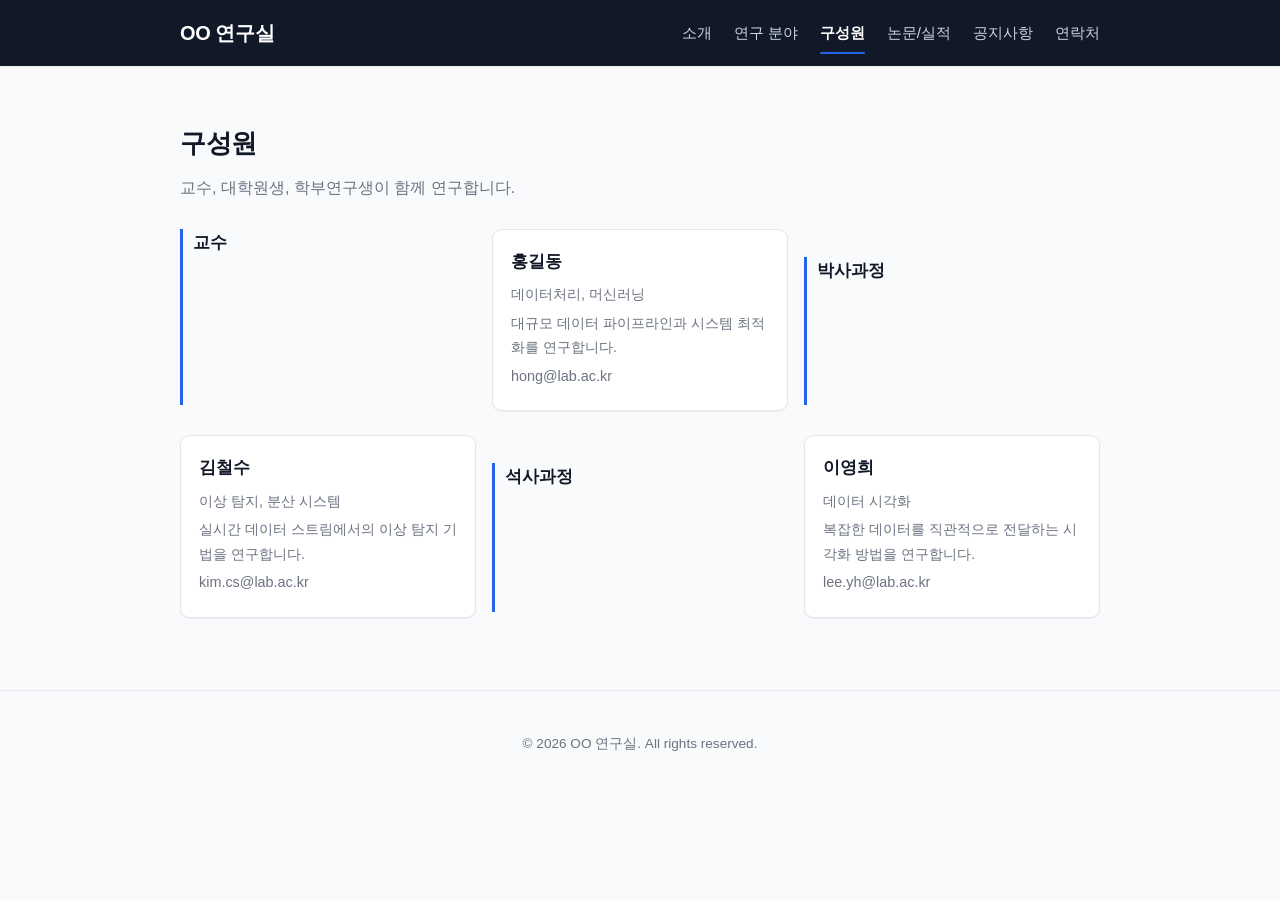
==== members.html @ 6ab43694 "연구실 홈페이지 초기 버전 정적 멀티 페이지 사이트로, 구성원/논문/공지사항은 JSON 데이터 파일에서 읽어와 렌더링한다." ====
<!DOCTYPE html>
<html lang="ko">
<head>
<meta charset="UTF-8">
<meta name="viewport" content="width=device-width, initial-scale=1.0">
<title>연구실 홈페이지 - 구성원</title>
<link rel="stylesheet" href="css/style.css">
</head>
<body>

<header class="site-header">
  <div class="container header-inner">
    <span class="site-title">OO 연구실</span>
    <nav class="nav-menu">
      <a href="index.html">소개</a>
      <a href="research.html">연구 분야</a>
      <a href="members.html" class="active" aria-current="page">구성원</a>
      <a href="publications.html">논문/실적</a>
      <a href="news.html">공지사항</a>
      <a href="contact.html">연락처</a>
    </nav>
  </div>
</header>

<main>
  <section class="section">
    <div class="container">
      <h2>구성원</h2>
      <p class="section-lead">교수, 대학원생, 학부연구생이 함께 연구합니다.</p>
      <div id="members-errors"></div>
      <div id="members-list" class="card-grid">
        <p class="loading">불러오는 중...</p>
      </div>
    </div>
  </section>
</main>

<footer class="site-footer">
  <div class="container">
    <p>&copy; 2026 OO 연구실. All rights reserved.</p>
  </div>
</footer>

<script src="js/common.js"></script>
<script src="js/members.js"></script>
</body>
</html>
---- css/style.css ----
:root {
  --color-primary: #2563eb;
  --color-primary-dark: #1d4ed8;
  --color-ink: #111827;
  --color-text: #1f2937;
  --color-muted: #6b7280;
  --color-border: #e5e7eb;
  --color-surface: #ffffff;
  --color-bg: #f8fafc;
  --shadow-sm: 0 1px 2px rgba(16, 24, 40, 0.06);
  --shadow-md: 0 4px 12px rgba(16, 24, 40, 0.08);
  --radius: 10px;
}

* {
  box-sizing: border-box;
}

body {
  margin: 0;
  font-family: -apple-system, "Malgun Gothic", "Apple SD Gothic Neo", sans-serif;
  line-height: 1.7;
  color: var(--color-text);
  background: var(--color-bg);
}

.container {
  max-width: 960px;
  margin: 0 auto;
  padding: 0 20px;
}

.site-header {
  position: sticky;
  top: 0;
  background: var(--color-ink);
  color: #fff;
  z-index: 10;
  box-shadow: var(--shadow-sm);
}

.header-inner {
  display: flex;
  align-items: center;
  justify-content: space-between;
  flex-wrap: wrap;
  padding: 16px 20px;
}

.site-title {
  font-size: 1.25rem;
  font-weight: 800;
  letter-spacing: -0.02em;
}

.nav-menu {
  display: flex;
  flex-wrap: wrap;
  gap: 22px;
}

.nav-menu a {
  position: relative;
  color: #cbd5e1;
  text-decoration: none;
  font-size: 0.95rem;
  padding: 4px 0;
  transition: color 0.15s ease;
}

.nav-menu a:hover {
  color: #fff;
}

.nav-menu a.active {
  color: #fff;
  font-weight: 700;
}

.nav-menu a.active::after {
  content: "";
  position: absolute;
  left: 0;
  right: 0;
  bottom: -4px;
  height: 2px;
  background: var(--color-primary);
  border-radius: 2px;
}

.hero {
  background: linear-gradient(135deg, #1f2937 0%, #111827 100%);
  color: #fff;
  padding: 64px 0 56px;
}

.hero .container > p.eyebrow {
  color: #93c5fd;
  font-weight: 700;
  letter-spacing: 0.08em;
  text-transform: uppercase;
  font-size: 0.8rem;
  margin: 0 0 12px;
}

.hero h1 {
  margin: 0 0 16px;
  font-size: 2.2rem;
  letter-spacing: -0.02em;
}

.hero p.lead {
  margin: 0;
  max-width: 640px;
  color: #d1d5db;
  font-size: 1.05rem;
}

.section {
  padding: 56px 0;
}

.section h2 {
  margin-top: 0;
  margin-bottom: 8px;
  font-size: 1.6rem;
  letter-spacing: -0.01em;
  color: var(--color-ink);
}

.section .section-lead {
  margin: 0 0 28px;
  color: var(--color-muted);
}

.goal-list {
  list-style: none;
  margin: 24px 0 0;
  padding: 0;
  display: grid;
  grid-template-columns: repeat(auto-fit, minmax(220px, 1fr));
  gap: 16px;
}

.goal-list li {
  background: var(--color-surface);
  border: 1px solid var(--color-border);
  border-radius: var(--radius);
  padding: 18px;
  box-shadow: var(--shadow-sm);
}

.research-grid {
  display: grid;
  grid-template-columns: repeat(auto-fit, minmax(240px, 1fr));
  gap: 18px;
  list-style: none;
  margin: 0;
  padding: 0;
}

.research-grid li {
  background: var(--color-surface);
  border: 1px solid var(--color-border);
  border-radius: var(--radius);
  padding: 20px;
  box-shadow: var(--shadow-sm);
}

.research-grid h3 {
  margin: 0 0 8px;
  font-size: 1.05rem;
  color: var(--color-primary-dark);
}

.research-grid p {
  margin: 0;
  color: var(--color-muted);
  font-size: 0.92rem;
}

.role-heading {
  margin: 28px 0 14px;
  font-size: 1.05rem;
  color: var(--color-ink);
  border-left: 3px solid var(--color-primary);
  padding-left: 10px;
}

.role-heading:first-of-type {
  margin-top: 0;
}

.card-grid {
  display: grid;
  grid-template-columns: repeat(auto-fill, minmax(230px, 1fr));
  gap: 16px;
  margin-bottom: 8px;
}

.card {
  background: var(--color-surface);
  border: 1px solid var(--color-border);
  border-radius: var(--radius);
  padding: 18px;
  box-shadow: var(--shadow-sm);
  transition: transform 0.15s ease, box-shadow 0.15s ease;
}

.card:hover {
  transform: translateY(-2px);
  box-shadow: var(--shadow-md);
}

.card h4 {
  margin: 0 0 6px;
  font-size: 1.05rem;
  color: var(--color-ink);
}

.card-role {
  color: var(--color-primary-dark);
  font-weight: 600;
  margin: 0 0 6px;
  font-size: 0.85rem;
}

.card-interests,
.card-bio,
.card-email {
  margin: 0 0 4px;
  font-size: 0.9rem;
  color: var(--color-muted);
}

.filter-bar {
  display: flex;
  flex-wrap: wrap;
  gap: 20px;
  margin-bottom: 24px;
  background: var(--color-surface);
  border: 1px solid var(--color-border);
  border-radius: var(--radius);
  padding: 14px 18px;
}

.filter-bar label {
  display: flex;
  align-items: center;
  gap: 8px;
  font-size: 0.9rem;
  color: var(--color-muted);
}

.filter-bar select {
  padding: 6px 10px;
  border-radius: 6px;
  border: 1px solid var(--color-border);
  background: #fff;
  font-size: 0.9rem;
}

.item-list {
  list-style: none;
  margin: 0;
  padding: 0;
}

.list-item {
  background: var(--color-surface);
  border: 1px solid var(--color-border);
  border-radius: var(--radius);
  padding: 18px 20px;
  margin-bottom: 12px;
  box-shadow: var(--shadow-sm);
}

.item-title {
  margin: 0 0 6px;
  font-weight: 700;
  font-size: 1.02rem;
  color: var(--color-ink);
}

.item-title a {
  color: inherit;
  text-decoration: none;
}

.item-title a:hover {
  color: var(--color-primary-dark);
  text-decoration: underline;
}

.item-meta {
  margin: 0 0 6px;
  font-size: 0.85rem;
  color: var(--color-muted);
}

.item-summary {
  margin: 0;
  font-size: 0.92rem;
  color: var(--color-text);
}

.pagination {
  display: flex;
  gap: 8px;
  justify-content: center;
  margin-top: 24px;
}

.pagination button {
  min-width: 36px;
  height: 36px;
  border: 1px solid var(--color-border);
  background: var(--color-surface);
  border-radius: 8px;
  font-size: 0.9rem;
  color: var(--color-text);
  cursor: pointer;
  transition: background 0.15s ease, color 0.15s ease;
}

.pagination button:hover {
  background: #eff6ff;
}

.pagination button.active {
  background: var(--color-primary);
  border-color: var(--color-primary);
  color: #fff;
  font-weight: 700;
}

.loading {
  color: #9ca3af;
}

.error-banner {
  background: #fef2f2;
  border: 1px solid #fecaca;
  color: #991b1b;
  border-radius: var(--radius);
  padding: 14px 18px;
  margin-bottom: 20px;
  font-size: 0.85rem;
}

.error-banner p {
  margin: 0 0 6px;
  font-weight: 600;
}

.error-banner ul {
  margin: 0;
  padding-left: 20px;
}

.site-footer {
  padding: 28px 0;
  text-align: center;
  color: var(--color-muted);
  font-size: 0.85rem;
  border-top: 1px solid var(--color-border);
}

@media (max-width: 600px) {
  .header-inner {
    flex-direction: column;
    align-items: flex-start;
    gap: 12px;
  }

  .nav-menu {
    gap: 14px;
  }

  .hero {
    padding: 44px 0 40px;
  }

  .hero h1 {
    font-size: 1.6rem;
  }

  .section {
    padding: 36px 0;
  }
}
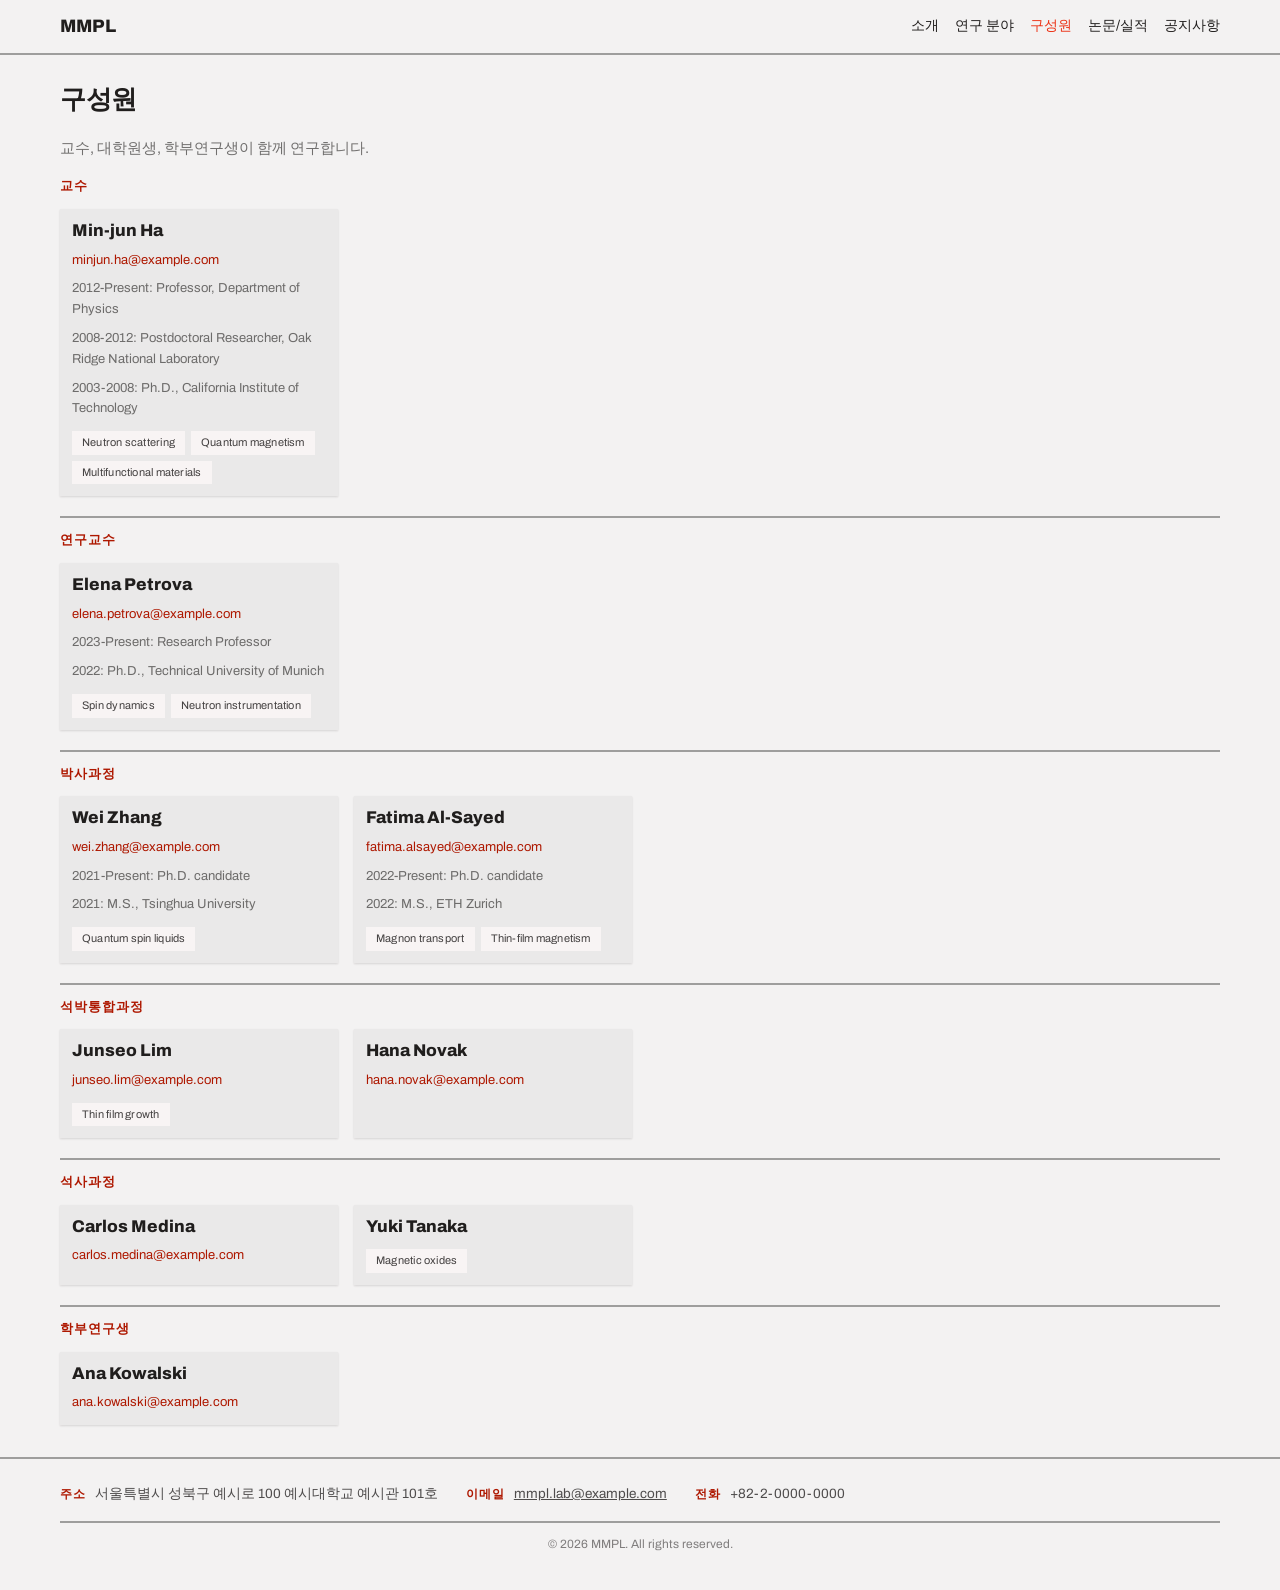
==== commit 9d52fc08: "MMPL 연구실 홈페이지 리디자인 및 더미 데이터 반영 Modernist 디자인 시스템 기반으로 5개 페이지를 전면 리디자인하고, 구성원/공지사항의 개인정보를 더미 데이터로 교체했" ====
--- a/members.html
+++ b/members.html
@@ -3,21 +3,20 @@
 <head>
 <meta charset="UTF-8">
 <meta name="viewport" content="width=device-width, initial-scale=1.0">
-<title>연구실 홈페이지 - 구성원</title>
+<title>MMPL - 구성원</title>
 <link rel="stylesheet" href="css/style.css">
 </head>
 <body>
 
 <header class="site-header">
   <div class="container header-inner">
-    <span class="site-title">OO 연구실</span>
+    <span class="site-title">MMPL</span>
     <nav class="nav-menu">
       <a href="index.html">소개</a>
       <a href="research.html">연구 분야</a>
       <a href="members.html" class="active" aria-current="page">구성원</a>
       <a href="publications.html">논문/실적</a>
       <a href="news.html">공지사항</a>
-      <a href="contact.html">연락처</a>
     </nav>
   </div>
 </header>
@@ -28,7 +27,7 @@
       <h2>구성원</h2>
       <p class="section-lead">교수, 대학원생, 학부연구생이 함께 연구합니다.</p>
       <div id="members-errors"></div>
-      <div id="members-list" class="card-grid">
+      <div id="members-list">
         <p class="loading">불러오는 중...</p>
       </div>
     </div>
@@ -36,8 +35,13 @@
 </main>
 
 <footer class="site-footer">
-  <div class="container">
-    <p>&copy; 2026 OO 연구실. All rights reserved.</p>
+  <div class="container footer-inner">
+    <div class="footer-contact">
+      <p><strong>주소</strong> 서울특별시 성북구 예시로 100 예시대학교 예시관 101호</p>
+      <p><strong>이메일</strong> <a href="mailto:mmpl.lab@example.com">mmpl.lab@example.com</a></p>
+      <p><strong>전화</strong> +82-2-0000-0000</p>
+    </div>
+    <p class="footer-copy">&copy; 2026 MMPL. All rights reserved.</p>
   </div>
 </footer>
 
--- a/css/style.css
+++ b/css/style.css
@@ -1,15 +1,36 @@
+@import url('https://fonts.googleapis.com/css2?family=Archivo:wght@400;600;800&display=swap');
+
 :root {
-  --color-primary: #2563eb;
-  --color-primary-dark: #1d4ed8;
-  --color-ink: #111827;
-  --color-text: #1f2937;
-  --color-muted: #6b7280;
-  --color-border: #e5e7eb;
-  --color-surface: #ffffff;
-  --color-bg: #f8fafc;
-  --shadow-sm: 0 1px 2px rgba(16, 24, 40, 0.06);
-  --shadow-md: 0 4px 12px rgba(16, 24, 40, 0.08);
-  --radius: 10px;
+  /* Modernist — off-white paper, ink text, signal-orange accent, zero radius */
+  --color-bg: #f3f2f2;
+  --color-surface: #eae9e9;
+  --color-text: #201e1d;
+  --color-muted: color-mix(in srgb, #201e1d 62%, transparent);
+  --color-accent: #ec3013;
+  --color-accent-100: #fff2ef;
+  --color-accent-600: #dd2b0f;
+  --color-accent-700: #ae1800;
+  --color-accent-800: #7c1405;
+  --color-neutral-100: #f8f4f4;
+  --color-neutral-800: #444141;
+  --color-divider: color-mix(in srgb, #201e1d 40%, transparent);
+
+  --font-heading: "Archivo", system-ui, sans-serif;
+  --font-body: "Archivo", system-ui, sans-serif;
+  --font-heading-weight: 800;
+
+  --space-1: 4px;
+  --space-2: 8px;
+  --space-3: 12px;
+  --space-4: 16px;
+  --space-5: 20px;
+  --space-6: 24px;
+  --space-8: 32px;
+
+  --radius: 0px;
+
+  --shadow-sm: 0 1px 2px color-mix(in srgb, #201e1d 14%, transparent);
+  --shadow-md: 0 3px 10px color-mix(in srgb, #201e1d 16%, transparent);
 }
 
 * {
@@ -18,248 +39,500 @@
 
 body {
   margin: 0;
-  font-family: -apple-system, "Malgun Gothic", "Apple SD Gothic Neo", sans-serif;
-  line-height: 1.7;
+  font-family: var(--font-body);
+  font-size: 15px;
+  line-height: 1.6;
   color: var(--color-text);
   background: var(--color-bg);
 }
 
+h1, h2, h3, h4 {
+  font-family: var(--font-heading);
+  font-weight: var(--font-heading-weight);
+  letter-spacing: -0.015em;
+}
+
+a {
+  color: var(--color-accent-700);
+}
+
+a:hover {
+  color: var(--color-accent);
+}
+
 .container {
-  max-width: 960px;
+  max-width: 1200px;
   margin: 0 auto;
-  padding: 0 20px;
-}
-
+  padding: 0 var(--space-5);
+}
+
+/* — navigation — */
 .site-header {
   position: sticky;
   top: 0;
-  background: var(--color-ink);
+  background: var(--color-bg);
+  z-index: 10;
+  border-bottom: 2px solid var(--color-divider);
+}
+
+.header-inner {
+  display: flex;
+  align-items: center;
+  flex-wrap: wrap;
+  gap: var(--space-4);
+  padding: var(--space-3) var(--space-5);
+}
+
+.site-title {
+  font-family: var(--font-heading);
+  font-weight: var(--font-heading-weight);
+  font-size: 18px;
+  margin-right: auto;
+}
+
+.nav-menu {
+  display: flex;
+  flex-wrap: wrap;
+  gap: var(--space-4);
+}
+
+.nav-menu a {
+  color: var(--color-text);
+  text-decoration: none;
+  font-size: 14px;
+}
+
+.nav-menu a:hover,
+.nav-menu a.active {
+  color: var(--color-accent);
+}
+
+/* — hero — */
+.hero {
+  position: relative;
+  height: 560px;
+  overflow: hidden;
   color: #fff;
-  z-index: 10;
-  box-shadow: var(--shadow-sm);
-}
-
-.header-inner {
-  display: flex;
-  align-items: center;
-  justify-content: space-between;
-  flex-wrap: wrap;
-  padding: 16px 20px;
-}
-
-.site-title {
-  font-size: 1.25rem;
-  font-weight: 800;
-  letter-spacing: -0.02em;
-}
-
-.nav-menu {
-  display: flex;
-  flex-wrap: wrap;
-  gap: 22px;
-}
-
-.nav-menu a {
-  position: relative;
-  color: #cbd5e1;
-  text-decoration: none;
-  font-size: 0.95rem;
-  padding: 4px 0;
-  transition: color 0.15s ease;
-}
-
-.nav-menu a:hover {
-  color: #fff;
-}
-
-.nav-menu a.active {
-  color: #fff;
-  font-weight: 700;
-}
-
-.nav-menu a.active::after {
+}
+
+.hero-bg {
+  position: absolute;
+  inset: 0;
+  z-index: 0;
+}
+
+.hero-bg::after {
   content: "";
+  position: absolute;
+  inset: 0;
+  background: linear-gradient(180deg, rgba(0, 0, 0, 0.15) 0%, rgba(0, 0, 0, 0.68) 100%);
+}
+
+.hero-bg-slide {
+  position: absolute;
+  inset: 0;
+  background-size: cover;
+  background-position: center;
+  filter: grayscale(1) contrast(1.08);
+  opacity: 0;
+  transition: opacity 1s ease;
+}
+
+.hero-bg-slide.active {
+  opacity: 1;
+}
+
+@media (prefers-reduced-motion: reduce) {
+  .hero-bg-slide {
+    transition: none;
+  }
+}
+
+.hero-inner {
   position: absolute;
   left: 0;
   right: 0;
-  bottom: -4px;
-  height: 2px;
-  background: var(--color-primary);
-  border-radius: 2px;
-}
-
-.hero {
-  background: linear-gradient(135deg, #1f2937 0%, #111827 100%);
-  color: #fff;
-  padding: 64px 0 56px;
-}
-
-.hero .container > p.eyebrow {
-  color: #93c5fd;
-  font-weight: 700;
+  bottom: 0;
+  z-index: 1;
+  padding: var(--space-6) var(--space-5);
+}
+
+.hero-text {
+  max-width: 640px;
+}
+
+.hero p.eyebrow {
+  color: var(--color-accent);
   letter-spacing: 0.08em;
   text-transform: uppercase;
-  font-size: 0.8rem;
+  font-size: 13px;
   margin: 0 0 12px;
 }
 
 .hero h1 {
   margin: 0 0 16px;
-  font-size: 2.2rem;
-  letter-spacing: -0.02em;
+  font-size: clamp(28px, 4vw, 44px);
+  line-height: 1.15;
+  color: #fff;
 }
 
 .hero p.lead {
   margin: 0;
-  max-width: 640px;
-  color: #d1d5db;
-  font-size: 1.05rem;
+  color: rgba(255, 255, 255, 0.88);
+  font-size: 16px;
+  line-height: 1.6;
+}
+
+.hero-dots {
+  position: absolute;
+  right: var(--space-5);
+  bottom: var(--space-4);
+  z-index: 1;
+  display: flex;
+  gap: 8px;
+}
+
+.hero-dots button {
+  width: 8px;
+  height: 8px;
+  padding: 0;
+  border: none;
+  border-radius: var(--radius);
+  cursor: pointer;
+  background: rgba(255, 255, 255, 0.5);
+}
+
+.hero-dots button.active {
+  background: var(--color-accent);
+}
+
+/* — stats — */
+.stats-section {
+  padding: var(--space-6) 0;
+}
+
+.stats-grid {
+  display: grid;
+  grid-template-columns: repeat(3, 1fr);
+  gap: var(--space-5);
+}
+
+.stat-number {
+  display: block;
+  font-family: var(--font-heading);
+  font-weight: var(--font-heading-weight);
+  font-size: 40px;
+  color: var(--color-accent);
+  line-height: 1.2;
+}
+
+.stat-label {
+  display: block;
+  margin-top: 6px;
+  font-size: 13px;
+  letter-spacing: 0.06em;
+  text-transform: uppercase;
+  color: var(--color-muted);
+}
+
+/* — rule — */
+.hr {
+  height: 2px;
+  border: 0;
+  margin: 0;
+  background: var(--color-divider);
 }
 
 .section {
-  padding: 56px 0;
+  padding: var(--space-6) 0;
 }
 
 .section h2 {
-  margin-top: 0;
-  margin-bottom: 8px;
-  font-size: 1.6rem;
-  letter-spacing: -0.01em;
-  color: var(--color-ink);
+  margin: 0 0 var(--space-4);
+  font-size: 26px;
 }
 
 .section .section-lead {
-  margin: 0 0 28px;
+  margin: 0 0 var(--space-4);
+  max-width: 64ch;
+  color: var(--color-muted);
+}
+
+.section-header-row {
+  display: flex;
+  align-items: baseline;
+  justify-content: space-between;
+  gap: var(--space-4);
+  margin-bottom: var(--space-4);
+}
+
+.section-header-row h2 {
+  margin: 0;
+}
+
+.section-link {
+  flex: 0 0 auto;
+  font-size: 14px;
+  font-weight: var(--font-heading-weight);
+  font-family: var(--font-heading);
+  color: var(--color-accent-700);
+  text-decoration: none;
+  white-space: nowrap;
+}
+
+.section-link:hover {
+  color: var(--color-accent);
+}
+
+/* — quick links — */
+.quicklink-grid {
+  display: grid;
+  grid-template-columns: repeat(4, 1fr);
+  gap: var(--space-4);
+  list-style: none;
+  margin: 0;
+  padding: 0;
+}
+
+.quicklink-card {
+  display: flex;
+  flex-direction: column;
+  align-items: flex-start;
+  gap: var(--space-2);
+  background: var(--color-surface);
+  box-shadow: var(--shadow-sm);
+  padding: var(--space-3);
+  text-decoration: none;
+  color: inherit;
+}
+
+.quicklink-card:hover {
+  box-shadow: var(--shadow-md);
+}
+
+.quicklink-card:hover .quicklink-label {
+  color: var(--color-accent);
+}
+
+.quicklink-icon {
+  width: 32px;
+  height: 32px;
+  color: var(--color-accent);
+}
+
+.quicklink-icon svg {
+  width: 100%;
+  height: 100%;
+  display: block;
+}
+
+.quicklink-label {
+  font-family: var(--font-heading);
+  font-weight: var(--font-heading-weight);
+  font-size: 17px;
+}
+
+/* — recruiting card / cards general — */
+.card {
+  background: var(--color-surface);
+  box-shadow: var(--shadow-sm);
+  padding: var(--space-3);
+  display: flex;
+  flex-direction: column;
+  gap: var(--space-2);
+}
+
+.card-title {
+  font-family: var(--font-heading);
+  font-weight: var(--font-heading-weight);
+  font-size: 17px;
+  line-height: 1.2;
+  margin: 0;
+}
+
+.card-body {
+  margin: 0;
+  font-size: 13px;
   color: var(--color-muted);
 }
 
 .goal-list {
   list-style: none;
-  margin: 24px 0 0;
+  margin: var(--space-4) 0 0;
   padding: 0;
+  max-width: 64ch;
+}
+
+.goal-list li {
+  display: flex;
+  flex-direction: column;
+  gap: var(--space-2);
+  background: var(--color-surface);
+  box-shadow: var(--shadow-sm);
+  padding: var(--space-4);
+}
+
+.goal-list .card-title {
+  margin-top: 6px;
+}
+
+/* — research — */
+.research-grid {
+  list-style: none;
+  margin: 0;
+  padding: 0;
+}
+
+.research-grid li {
   display: grid;
-  grid-template-columns: repeat(auto-fit, minmax(220px, 1fr));
-  gap: 16px;
-}
-
-.goal-list li {
-  background: var(--color-surface);
-  border: 1px solid var(--color-border);
-  border-radius: var(--radius);
-  padding: 18px;
-  box-shadow: var(--shadow-sm);
-}
-
-.research-grid {
-  display: grid;
-  grid-template-columns: repeat(auto-fit, minmax(240px, 1fr));
-  gap: 18px;
-  list-style: none;
-  margin: 0;
-  padding: 0;
-}
-
-.research-grid li {
-  background: var(--color-surface);
-  border: 1px solid var(--color-border);
-  border-radius: var(--radius);
-  padding: 20px;
-  box-shadow: var(--shadow-sm);
+  grid-template-columns: minmax(64px, 140px) minmax(0, 1fr);
+  gap: var(--space-5);
+  align-items: start;
+  padding-top: var(--space-4);
+  border-top: 2px solid var(--color-divider);
+}
+
+.research-icon {
+  width: 32px;
+  color: var(--color-accent);
+}
+
+.research-icon svg {
+  width: 100%;
+  height: auto;
+  display: block;
+}
+
+/* — recent news preview (home page) — */
+.recent-news-row {
+  display: flex;
+  gap: var(--space-4);
+  align-items: baseline;
+  padding: var(--space-3) 0;
+  border-top: 2px solid var(--color-divider);
+}
+
+.recent-news-row .item-date {
+  min-width: 96px;
+}
+
+.recent-news-row .item-title {
+  font-size: 15px;
+  font-weight: 400;
+  margin: 0;
 }
 
 .research-grid h3 {
-  margin: 0 0 8px;
-  font-size: 1.05rem;
-  color: var(--color-primary-dark);
+  margin: 0 0 12px;
+  font-size: 22px;
 }
 
 .research-grid p {
   margin: 0;
-  color: var(--color-muted);
-  font-size: 0.92rem;
-}
-
+  max-width: 68ch;
+  font-size: 15.5px;
+  line-height: 1.7;
+  color: var(--color-muted);
+}
+
+/* — members — */
 .role-heading {
-  margin: 28px 0 14px;
-  font-size: 1.05rem;
-  color: var(--color-ink);
-  border-left: 3px solid var(--color-primary);
-  padding-left: 10px;
+  margin: var(--space-5) 0 var(--space-3);
+  padding-top: var(--space-3);
+  border-top: 2px solid var(--color-divider);
+  font-size: 13px;
+  letter-spacing: 0.08em;
+  text-transform: uppercase;
+  color: var(--color-accent-700);
 }
 
 .role-heading:first-of-type {
   margin-top: 0;
+  padding-top: 0;
+  border-top: none;
 }
 
 .card-grid {
   display: grid;
-  grid-template-columns: repeat(auto-fill, minmax(230px, 1fr));
-  gap: 16px;
-  margin-bottom: 8px;
-}
-
-.card {
-  background: var(--color-surface);
-  border: 1px solid var(--color-border);
+  grid-template-columns: repeat(auto-fill, minmax(260px, 1fr));
+  gap: var(--space-4);
+  margin-bottom: var(--space-2);
+}
+
+.card-email {
+  font-size: 13px;
+  text-decoration: none;
+}
+
+.card-bio {
+  margin: 0;
+  font-size: 13px;
+  color: var(--color-muted);
+}
+
+.card-interests {
+  display: flex;
+  flex-wrap: wrap;
+  gap: 6px;
+  margin-top: 4px;
+}
+
+/* — tags — */
+.tag {
+  display: inline-flex;
+  align-items: center;
+  font-size: 11px;
+  letter-spacing: 0.02em;
+  padding: 3px 10px;
+}
+
+.tag-accent {
+  background: var(--color-accent-100);
+  color: var(--color-accent-800);
+}
+
+.tag-neutral {
+  background: var(--color-neutral-100);
+  color: var(--color-neutral-800);
+}
+
+.tag-outline {
+  border: 1px solid var(--color-accent);
+  color: var(--color-accent);
+}
+
+/* — filters / selects — */
+.filter-bar {
+  display: flex;
+  gap: var(--space-4);
+  flex-wrap: wrap;
+  margin-bottom: var(--space-5);
+}
+
+.filter-bar label {
+  display: flex;
+  flex-direction: column;
+  gap: 6px;
+  font-size: 12px;
+  color: var(--color-muted);
+}
+
+.filter-bar select {
+  font-family: var(--font-body);
+  font-size: 14px;
+  padding: 8px 10px;
+  border: 2px solid var(--color-divider);
+  background: var(--color-bg);
+  color: var(--color-text);
   border-radius: var(--radius);
-  padding: 18px;
-  box-shadow: var(--shadow-sm);
-  transition: transform 0.15s ease, box-shadow 0.15s ease;
-}
-
-.card:hover {
-  transform: translateY(-2px);
-  box-shadow: var(--shadow-md);
-}
-
-.card h4 {
-  margin: 0 0 6px;
-  font-size: 1.05rem;
-  color: var(--color-ink);
-}
-
-.card-role {
-  color: var(--color-primary-dark);
-  font-weight: 600;
-  margin: 0 0 6px;
-  font-size: 0.85rem;
-}
-
-.card-interests,
-.card-bio,
-.card-email {
-  margin: 0 0 4px;
-  font-size: 0.9rem;
-  color: var(--color-muted);
-}
-
-.filter-bar {
-  display: flex;
-  flex-wrap: wrap;
-  gap: 20px;
-  margin-bottom: 24px;
-  background: var(--color-surface);
-  border: 1px solid var(--color-border);
-  border-radius: var(--radius);
-  padding: 14px 18px;
-}
-
-.filter-bar label {
-  display: flex;
-  align-items: center;
-  gap: 8px;
-  font-size: 0.9rem;
-  color: var(--color-muted);
-}
-
-.filter-bar select {
-  padding: 6px 10px;
-  border-radius: 6px;
-  border: 1px solid var(--color-border);
-  background: #fff;
-  font-size: 0.9rem;
-}
-
+}
+
+.filter-bar select:focus-visible {
+  outline: 2px solid var(--color-accent);
+  outline-offset: 2px;
+}
+
+/* — item lists (news / publications) — */
 .item-list {
   list-style: none;
   margin: 0;
@@ -267,19 +540,30 @@
 }
 
 .list-item {
-  background: var(--color-surface);
-  border: 1px solid var(--color-border);
-  border-radius: var(--radius);
-  padding: 18px 20px;
-  margin-bottom: 12px;
-  box-shadow: var(--shadow-sm);
+  padding: var(--space-4) 0;
+  border-top: 2px solid var(--color-divider);
+}
+
+.item-tags {
+  display: flex;
+  gap: 8px;
+  align-items: baseline;
+  flex-wrap: wrap;
+  margin-bottom: 8px;
+}
+
+.item-date {
+  font-size: 13px;
+  color: var(--color-muted);
+  font-feature-settings: 'tnum' 1;
 }
 
 .item-title {
   margin: 0 0 6px;
-  font-weight: 700;
-  font-size: 1.02rem;
-  color: var(--color-ink);
+  font-size: 16px;
+  font-weight: 600;
+  line-height: 1.4;
+  color: var(--color-text);
 }
 
 .item-title a {
@@ -288,69 +572,91 @@
 }
 
 .item-title a:hover {
-  color: var(--color-primary-dark);
+  color: var(--color-accent);
   text-decoration: underline;
 }
 
 .item-meta {
-  margin: 0 0 6px;
-  font-size: 0.85rem;
+  margin: 0;
+  font-size: 13.5px;
   color: var(--color-muted);
 }
 
 .item-summary {
   margin: 0;
-  font-size: 0.92rem;
-  color: var(--color-text);
-}
-
+  font-size: 14.5px;
+  line-height: 1.6;
+  color: color-mix(in srgb, var(--color-text) 80%, transparent);
+}
+
+.pinned-banner {
+  border: 2px solid var(--color-accent);
+  padding: var(--space-4);
+  margin-bottom: var(--space-5);
+  display: flex;
+  gap: 12px;
+  align-items: baseline;
+  flex-wrap: wrap;
+}
+
+.pinned-banner .item-title {
+  flex-basis: 100%;
+}
+
+.pinned-banner .item-summary {
+  flex-basis: 100%;
+  margin: 0;
+  font-size: 14px;
+  color: var(--color-muted);
+}
+
+/* — pagination / buttons — */
 .pagination {
   display: flex;
   gap: 8px;
   justify-content: center;
-  margin-top: 24px;
+  margin-top: var(--space-5);
 }
 
 .pagination button {
   min-width: 36px;
   height: 36px;
-  border: 1px solid var(--color-border);
-  background: var(--color-surface);
-  border-radius: 8px;
-  font-size: 0.9rem;
+  padding: 0 var(--space-3);
+  border: 1px solid var(--color-divider);
+  background: transparent;
+  border-radius: var(--radius);
+  font-family: var(--font-heading);
+  font-weight: var(--font-heading-weight);
+  font-size: 14px;
   color: var(--color-text);
   cursor: pointer;
-  transition: background 0.15s ease, color 0.15s ease;
 }
 
 .pagination button:hover {
-  background: #eff6ff;
+  background: color-mix(in srgb, var(--color-text) 7%, transparent);
 }
 
 .pagination button.active {
-  background: var(--color-primary);
-  border-color: var(--color-primary);
-  color: #fff;
-  font-weight: 700;
+  background: var(--color-accent);
+  border-color: var(--color-accent);
+  color: var(--color-bg);
 }
 
 .loading {
-  color: #9ca3af;
+  color: var(--color-muted);
 }
 
 .error-banner {
-  background: #fef2f2;
-  border: 1px solid #fecaca;
-  color: #991b1b;
-  border-radius: var(--radius);
-  padding: 14px 18px;
-  margin-bottom: 20px;
-  font-size: 0.85rem;
+  border: 2px solid var(--color-accent);
+  padding: var(--space-4);
+  margin-bottom: var(--space-5);
+  font-size: 13.5px;
 }
 
 .error-banner p {
   margin: 0 0 6px;
   font-weight: 600;
+  color: var(--color-accent-700);
 }
 
 .error-banner ul {
@@ -358,34 +664,98 @@
   padding-left: 20px;
 }
 
+/* — footer — */
 .site-footer {
-  padding: 28px 0;
+  border-top: 2px solid var(--color-divider);
+  font-size: 13.5px;
+}
+
+.footer-inner {
+  display: flex;
+  flex-direction: column;
+  gap: var(--space-4);
+  padding: var(--space-6) var(--space-5);
+}
+
+.footer-contact {
+  display: flex;
+  flex-wrap: wrap;
+  gap: 8px 28px;
+  margin: 0;
+  color: color-mix(in srgb, var(--color-text) 78%, transparent);
+}
+
+.footer-contact p {
+  margin: 0;
+}
+
+.footer-contact strong {
+  font-family: var(--font-heading);
+  font-weight: var(--font-heading-weight);
+  font-size: 12px;
+  letter-spacing: 0.08em;
+  text-transform: uppercase;
+  color: var(--color-accent-700);
+  margin-right: 6px;
+}
+
+.footer-contact a {
+  color: inherit;
+}
+
+.footer-contact a:hover {
+  color: var(--color-accent);
+}
+
+.footer-copy {
+  margin: 0;
+  padding: var(--space-3) var(--space-5);
+  border-top: 2px solid var(--color-divider);
   text-align: center;
-  color: var(--color-muted);
-  font-size: 0.85rem;
-  border-top: 1px solid var(--color-border);
+  font-size: 12px;
+  color: color-mix(in srgb, var(--color-text) 55%, transparent);
+}
+
+@media (max-width: 900px) {
+  .stats-grid {
+    grid-template-columns: repeat(3, 1fr);
+    gap: var(--space-3);
+  }
+
+  .quicklink-grid {
+    grid-template-columns: repeat(2, 1fr);
+  }
+
+  .research-grid li {
+    grid-template-columns: 1fr;
+  }
+
+  .research-icon {
+    width: 40px;
+  }
 }
 
 @media (max-width: 600px) {
   .header-inner {
     flex-direction: column;
     align-items: flex-start;
-    gap: 12px;
-  }
-
-  .nav-menu {
-    gap: 14px;
+    gap: var(--space-3);
   }
 
   .hero {
-    padding: 44px 0 40px;
+    height: 440px;
   }
 
   .hero h1 {
-    font-size: 1.6rem;
-  }
-
-  .section {
-    padding: 36px 0;
-  }
-}
+    font-size: 26px;
+  }
+
+  .stats-grid {
+    grid-template-columns: 1fr;
+    text-align: center;
+  }
+
+  .quicklink-grid {
+    grid-template-columns: 1fr;
+  }
+}
